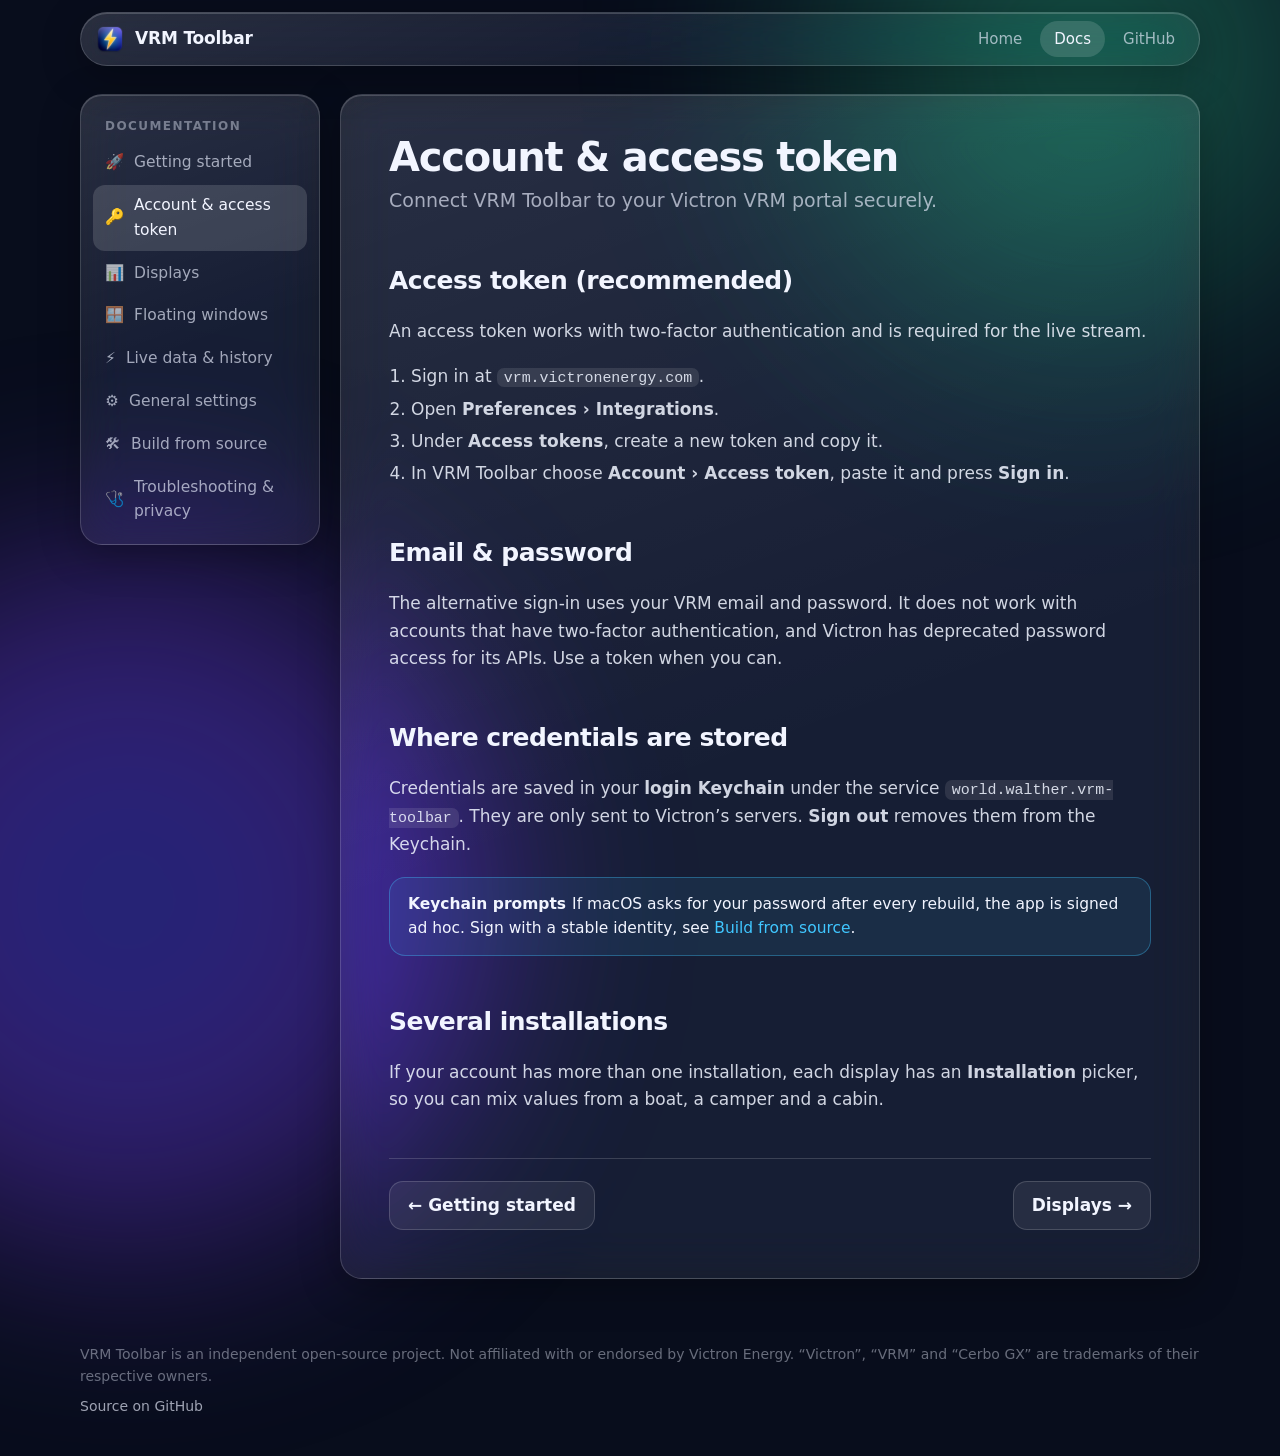
==== docs/account.html @ 51b3aa8a "Initial commit: VRM Toolbar app, docs and homepage Co-Authored-By: Claude Sonnet 5.5 <noreply@anthro" ====
<!DOCTYPE html>
<html lang="en"><head><meta charset="utf-8">
<meta name="viewport" content="width=device-width, initial-scale=1">
<title>Account & access token · VRM Toolbar</title>
<meta name="description" content="Connect VRM Toolbar to your Victron VRM portal securely.">
<meta name="theme-color" content="#080d1c">
<link rel="icon" href="assets/favicon.png">
<link rel="stylesheet" href="assets/style.css">
</head><body><header class="topbar glass">
<a class="brand" href="index.html"><img src="assets/icon.png" alt="">VRM Toolbar</a>
<nav><a class="hide-sm" href="index.html">Home</a><a class=" on" href="getting-started.html">Docs</a><a class="" href="https://github.com/svenwal/VRM-Toolbar">GitHub</a></nav>
</header>
<div class="docs"><aside class="side glass"><h5>Documentation</h5><a class="" href="getting-started.html"><span>🚀</span>Getting started</a><a class="on" href="account.html"><span>🔑</span>Account & access token</a><a class="" href="displays.html"><span>📊</span>Displays</a><a class="" href="windows.html"><span>🪟</span>Floating windows</a><a class="" href="live-and-history.html"><span>⚡</span>Live data & history</a><a class="" href="settings.html"><span>⚙️</span>General settings</a><a class="" href="build.html"><span>🛠</span>Build from source</a><a class="" href="troubleshooting.html"><span>🩺</span>Troubleshooting & privacy</a></aside>
<main class="doc glass"><h1>Account & access token</h1><p class="lede">Connect VRM Toolbar to your Victron VRM portal securely.</p>
<h2>Access token (recommended)</h2>
<p>An access token works with two-factor authentication and is required for the live stream.</p>
<ol><li>Sign in at <code>vrm.victronenergy.com</code>.</li>
<li>Open <b>Preferences › Integrations</b>.</li>
<li>Under <b>Access tokens</b>, create a new token and copy it.</li>
<li>In VRM Toolbar choose <b>Account › Access token</b>, paste it and press <b>Sign in</b>.</li></ol>
<h2>Email &amp; password</h2>
<p>The alternative sign-in uses your VRM email and password. It does not work with accounts that have two-factor authentication, and Victron has deprecated password access for its APIs. Use a token when you can.</p>
<h2>Where credentials are stored</h2>
<p>Credentials are saved in your <b>login Keychain</b> under the service <code>world.walther.vrm-toolbar</code>. They are only sent to Victron’s servers. <b>Sign out</b> removes them from the Keychain.</p>
<div class="note"><b>Keychain prompts</b>If macOS asks for your password after every rebuild, the app is signed ad hoc. Sign with a stable identity, see <a href="build.html">Build from source</a>.</div>
<h2>Several installations</h2>
<p>If your account has more than one installation, each display has an <b>Installation</b> picker, so you can mix values from a boat, a camper and a cabin.</p>

<div class="pager"><a href="getting-started.html">← Getting started</a><a href="displays.html">Displays →</a></div></main></div><footer><span>VRM Toolbar is an independent open-source project. Not affiliated with or endorsed by Victron Energy. “Victron”, “VRM” and “Cerbo GX” are trademarks of their respective owners.</span>
<span><a href="https://github.com/svenwal/VRM-Toolbar">Source on GitHub</a></span></footer></body></html>
---- docs/assets/style.css ----
/* VRM Toolbar site — mirrors the app: dark aurora, liquid-glass cards, rounded type, battery-coloured accents. */
:root {
  --bg: #080d1c;
  --ink: #f2f5ff;
  --muted: rgba(235, 240, 255, .66);
  --faint: rgba(235, 240, 255, .42);
  --good: #33e6a0;
  --warn: #ffbf40;
  --bad: #ff5966;
  --electric: #40c7ff;
  --violet: #6633cc;
  --accent: var(--good);
  --glass: rgba(255, 255, 255, .07);
  --glass-hi: rgba(255, 255, 255, .14);
  --edge: rgba(255, 255, 255, .16);
  --radius: 22px;
  --font: ui-rounded, "SF Pro Rounded", -apple-system, BlinkMacSystemFont, "Segoe UI", system-ui, sans-serif;
  --mono: ui-monospace, "SF Mono", Menlo, Consolas, monospace;
}
* { box-sizing: border-box; }
html { scroll-behavior: smooth; }
body {
  margin: 0; min-height: 100vh; color: var(--ink); font: 17px/1.6 var(--font);
  background: var(--bg); -webkit-font-smoothing: antialiased;
}
/* Drifting aurora, like AuroraBackground in the app */
body::before, body::after {
  content: ""; position: fixed; z-index: -1; pointer-events: none; border-radius: 50%; filter: blur(90px);
  width: 70vmax; height: 70vmax; opacity: .5; animation: drift 28s ease-in-out infinite alternate;
}
body::before { top: -30vmax; right: -20vmax; background: radial-gradient(circle, var(--accent), transparent 65%); opacity: .38; }
body::after { bottom: -35vmax; left: -25vmax; background: radial-gradient(circle, #2b3fd0, var(--violet) 40%, transparent 68%); animation-duration: 36s; }
@keyframes drift { to { transform: translate(6vmax, 5vmax) scale(1.12); } }
@media (prefers-reduced-motion: reduce) { * { animation: none !important; transition: none !important; } html { scroll-behavior: auto; } }

a { color: var(--electric); text-decoration: none; }
a:hover { text-decoration: underline; }
img { max-width: 100%; }
code, kbd { font-family: var(--mono); font-size: .88em; background: rgba(255, 255, 255, .1); padding: .12em .45em; border-radius: 7px; }
pre {
  margin: 1em 0; padding: 16px 20px; overflow-x: auto; font: 14px/1.6 var(--mono); border-radius: 16px;
  background: rgba(2, 5, 16, .6); border: 1px solid var(--edge);
}
pre code { background: none; padding: 0; font-size: inherit; }
.glass {
  background: linear-gradient(160deg, var(--glass-hi), var(--glass) 55%);
  border: 1px solid var(--edge); border-radius: var(--radius);
  backdrop-filter: blur(24px) saturate(1.6); -webkit-backdrop-filter: blur(24px) saturate(1.6);
  box-shadow: 0 10px 40px rgba(0, 0, 0, .28), inset 0 1px 0 rgba(255, 255, 255, .18);
}

/* Top bar */
.topbar {
  position: sticky; top: 12px; z-index: 20; margin: 12px auto 0; width: min(1120px, calc(100% - 24px));
  display: flex; align-items: center; gap: 8px; padding: 8px 10px 8px 14px; border-radius: 999px;
}
.brand { display: flex; align-items: center; gap: 10px; font-weight: 700; color: var(--ink); letter-spacing: -.01em; }
.brand img { width: 30px; height: 30px; }
.brand:hover { text-decoration: none; }
.topbar nav { margin-left: auto; display: flex; gap: 4px; flex-wrap: wrap; }
.topbar nav a { color: var(--muted); padding: 6px 14px; border-radius: 999px; font-size: 15px; font-weight: 500; }
.topbar nav a:hover { color: var(--ink); background: var(--glass); text-decoration: none; }
.topbar nav a.on { color: var(--ink); background: var(--glass-hi); }

/* Buttons */
.btn {
  display: inline-flex; align-items: center; gap: 8px; padding: 12px 22px; border-radius: 999px; font: 600 16px var(--font);
  color: var(--ink); background: var(--glass-hi); border: 1px solid var(--edge); cursor: pointer;
  box-shadow: inset 0 1px 0 rgba(255, 255, 255, .2); transition: transform .15s, background .15s;
}
.btn:hover { text-decoration: none; transform: translateY(-1px); background: rgba(255, 255, 255, .2); }
.btn.primary { background: linear-gradient(180deg, #4a8bff, #2f5fe0); border-color: rgba(255, 255, 255, .3); box-shadow: 0 6px 24px rgba(60, 110, 255, .45), inset 0 1px 0 rgba(255, 255, 255, .35); }
.btn.primary:hover { background: linear-gradient(180deg, #5b97ff, #3b6bea); }

/* Home */
.wrap { width: min(1120px, calc(100% - 40px)); margin: 0 auto; }
.hero { display: grid; grid-template-columns: 1.1fr .9fr; gap: 48px; align-items: center; padding: 72px 0 40px; }
.hero h1 { font-size: clamp(40px, 6vw, 68px); line-height: 1.04; letter-spacing: -.03em; margin: 18px 0 18px; font-weight: 800; }
.hero h1 em { font-style: normal; background: linear-gradient(90deg, var(--good), var(--electric)); -webkit-background-clip: text; background-clip: text; color: transparent; }
.hero p.lead { font-size: 20px; color: var(--muted); max-width: 34em; margin: 0 0 28px; }
.hero .actions { display: flex; gap: 12px; flex-wrap: wrap; }
.badge { display: inline-flex; gap: 8px; align-items: center; padding: 6px 14px; border-radius: 999px; font-size: 14px; color: var(--muted); }
.badge i { width: 8px; height: 8px; border-radius: 50%; background: var(--good); box-shadow: 0 0 10px var(--good); }
.app-icon { width: 96px; height: 96px; filter: drop-shadow(0 12px 30px rgba(70, 90, 255, .5)); }

/* Hero mock: menu bar + overview card */
.stage { position: relative; display: grid; gap: 18px; }
.menubar { display: flex; align-items: center; gap: 18px; padding: 7px 16px; border-radius: 12px; font: 600 13px var(--font); background: rgba(10, 14, 30, .72); border: 1px solid var(--edge); color: #fff; }
.menubar .spacer { flex: 1; }
.menubar span.v { display: inline-flex; gap: 5px; align-items: center; }
.menubar .bolt { color: var(--warn); }
.menubar .dim { color: var(--faint); font-weight: 500; }
.overview { display: flex; align-items: center; gap: 22px; padding: 22px; border-radius: 28px; position: relative; }
.overview::after { content: ""; position: absolute; inset: 0; border-radius: inherit; background: radial-gradient(120% 120% at 100% 0, rgba(51, 230, 160, .22), transparent 60%); pointer-events: none; }
.ring { --p: 87; --c: var(--good); position: relative; width: 130px; height: 130px; flex: none; }
.ring svg { width: 100%; height: 100%; transform: rotate(-90deg); overflow: visible; }
.ring circle { fill: none; stroke-width: 14; stroke-linecap: round; }
.ring .track { stroke: rgba(255, 255, 255, .1); }
.ring .bar { stroke: var(--c); stroke-dasharray: 100; stroke-dashoffset: calc(100 - var(--p)); filter: drop-shadow(0 0 7px var(--c)); transition: stroke-dashoffset 1s ease, stroke .6s; }
.ring b { position: absolute; inset: 0; display: grid; place-items: center; font-size: 30px; font-weight: 700; font-variant-numeric: tabular-nums; }
.overview h3 { margin: 0; font-size: 22px; }
.overview p { margin: 4px 0 0; color: var(--muted); font-size: 15px; line-height: 1.45; }
.tiles { display: grid; grid-template-columns: repeat(3, 1fr); gap: 12px; }
.tile { padding: 14px 16px; border-radius: 20px; }
.tile small { display: block; color: var(--muted); font-size: 12px; }
.tile strong { font-size: 26px; font-weight: 700; font-variant-numeric: tabular-nums; letter-spacing: -.01em; }

/* Sections */
section.block { padding: 64px 0 8px; }
.eyebrow { color: var(--electric); font-weight: 700; font-size: 13px; letter-spacing: .14em; text-transform: uppercase; }
h2.title { font-size: clamp(28px, 4vw, 42px); letter-spacing: -.025em; line-height: 1.1; margin: 8px 0 12px; }
p.sub { color: var(--muted); font-size: 19px; max-width: 40em; margin: 0 0 32px; }
.grid3 { display: grid; grid-template-columns: repeat(auto-fit, minmax(320px, 1fr)); gap: 16px; }
.card { padding: 26px; }
.card .ico { width: 46px; height: 46px; display: grid; place-items: center; border-radius: 15px; font-size: 22px; margin-bottom: 14px; background: rgba(64, 199, 255, .14); border: 1px solid rgba(64, 199, 255, .3); }
.card h3 { margin: 0 0 6px; font-size: 19px; letter-spacing: -.01em; }
.card p { margin: 0; color: var(--muted); font-size: 15.5px; }

/* Floating-window showcase */
.showcase { display: grid; grid-template-columns: repeat(auto-fit, minmax(240px, 1fr)); gap: 18px; padding: 28px; border-radius: 30px;
  background: linear-gradient(135deg, #1a3380, #8c3380 55%, #e6802f); border: 1px solid var(--edge); box-shadow: 0 20px 60px rgba(0, 0, 0, .4); }
.fw { padding: 16px 18px; border-radius: 22px; color: #fff; display: grid; gap: 8px; align-content: start; }
.fw .row { display: flex; justify-content: space-between; gap: 12px; font-variant-numeric: tabular-nums; }
.fw .row span:first-child { opacity: .72; font-size: 14px; }
.fw .row span:last-child { font-weight: 700; }
.fw h4 { margin: 0 0 2px; font-size: 12px; letter-spacing: .12em; text-transform: uppercase; opacity: .6; }
.fw.glass-m { background: rgba(255, 255, 255, .16); backdrop-filter: blur(20px); border: 1px solid rgba(255, 255, 255, .35); }
.fw.frosted { background: rgba(240, 244, 255, .72); color: #101830; backdrop-filter: blur(30px); }
.fw.solid { background: #0e1430; border: 1px solid rgba(255, 255, 255, .1); }
.fw.neon { background: rgba(3, 6, 20, .88); border: 1.5px solid var(--electric); box-shadow: 0 0 22px rgba(64, 199, 255, .65), inset 0 0 14px rgba(64, 199, 255, .25); font-family: var(--mono); }
.fw.neon .row span:last-child { color: var(--electric); text-shadow: 0 0 10px var(--electric); }
.fw .tag { font-size: 11px; opacity: .55; text-transform: uppercase; letter-spacing: .1em; }

.steps { counter-reset: s; display: grid; gap: 14px; padding: 0; list-style: none; }
.steps li { counter-increment: s; display: flex; gap: 18px; padding: 20px 24px; align-items: flex-start; }
.steps li::before { content: counter(s); flex: none; width: 36px; height: 36px; border-radius: 50%; display: grid; place-items: center; font-weight: 700; background: linear-gradient(180deg, #4a8bff, #2f5fe0); box-shadow: 0 4px 14px rgba(60, 110, 255, .45); }
.steps b { display: block; font-size: 18px; }
.steps span { color: var(--muted); font-size: 15.5px; }
.cta { text-align: center; padding: 48px 28px; margin: 72px 0 0; border-radius: 32px; }
.cta h2 { margin: 0 0 10px; font-size: 34px; letter-spacing: -.02em; }
.cta p { color: var(--muted); margin: 0 0 24px; }

footer { margin: 64px auto 40px; width: min(1120px, calc(100% - 40px)); color: var(--faint); font-size: 14px; display: flex; flex-wrap: wrap; gap: 8px 24px; justify-content: space-between; }
footer a { color: var(--muted); }

/* Docs */
.docs { width: min(1120px, calc(100% - 24px)); margin: 28px auto 0; display: grid; grid-template-columns: 240px 1fr; gap: 20px; align-items: start; }
.side { position: sticky; top: 84px; padding: 12px; display: grid; gap: 2px; }
.side h5 { margin: 10px 12px 4px; color: var(--faint); font-size: 12px; letter-spacing: .12em; text-transform: uppercase; }
.side a { display: flex; gap: 10px; align-items: center; padding: 8px 12px; border-radius: 12px; color: var(--muted); font-weight: 500; font-size: 15.5px; }
.side a:hover { background: var(--glass); color: var(--ink); text-decoration: none; }
.side a.on { background: var(--glass-hi); color: var(--ink); }
.doc { padding: 40px 48px 48px; min-width: 0; }
.doc h1 { font-size: 40px; letter-spacing: -.03em; margin: 0 0 6px; line-height: 1.1; }
.doc .lede { color: var(--muted); font-size: 19px; margin: 0 0 28px; }
.doc h2 { font-size: 25px; letter-spacing: -.02em; margin: 40px 0 8px; padding-top: 6px; }
.doc h3 { font-size: 18px; margin: 26px 0 4px; }
.doc p, .doc li { color: rgba(240, 244, 255, .86); }
.doc ul, .doc ol { padding-left: 1.3em; }
.doc li { margin: .3em 0; }
.doc table { width: 100%; border-collapse: collapse; margin: 1em 0; font-size: 15.5px; }
.doc th, .doc td { text-align: left; padding: 10px 14px; border-bottom: 1px solid var(--edge); vertical-align: top; }
.doc th { color: var(--muted); font-weight: 600; font-size: 13px; letter-spacing: .06em; text-transform: uppercase; }
.note { margin: 1.2em 0; padding: 14px 18px; border-radius: 16px; border: 1px solid rgba(64, 199, 255, .35); background: rgba(64, 199, 255, .09); font-size: 15.5px; }
.note.warn { border-color: rgba(255, 191, 64, .4); background: rgba(255, 191, 64, .09); }
.note b:first-child { margin-right: 6px; }
.pager { display: flex; justify-content: space-between; gap: 12px; margin-top: 44px; padding-top: 22px; border-top: 1px solid var(--edge); }
.pager a { padding: 10px 18px; border-radius: 14px; background: var(--glass); border: 1px solid var(--edge); color: var(--ink); font-weight: 600; }
.pager a:hover { background: var(--glass-hi); text-decoration: none; }

@media (max-width: 900px) {
  .hero { grid-template-columns: 1fr; padding-top: 40px; }
  .docs { grid-template-columns: 1fr; }
  .side { position: static; grid-template-columns: repeat(auto-fit, minmax(150px, 1fr)); }
  .side h5 { display: none; }
  .doc { padding: 28px 22px 34px; }
  .topbar nav a { padding: 6px 10px; }
  .topbar nav a.hide-sm { display: none; }
}
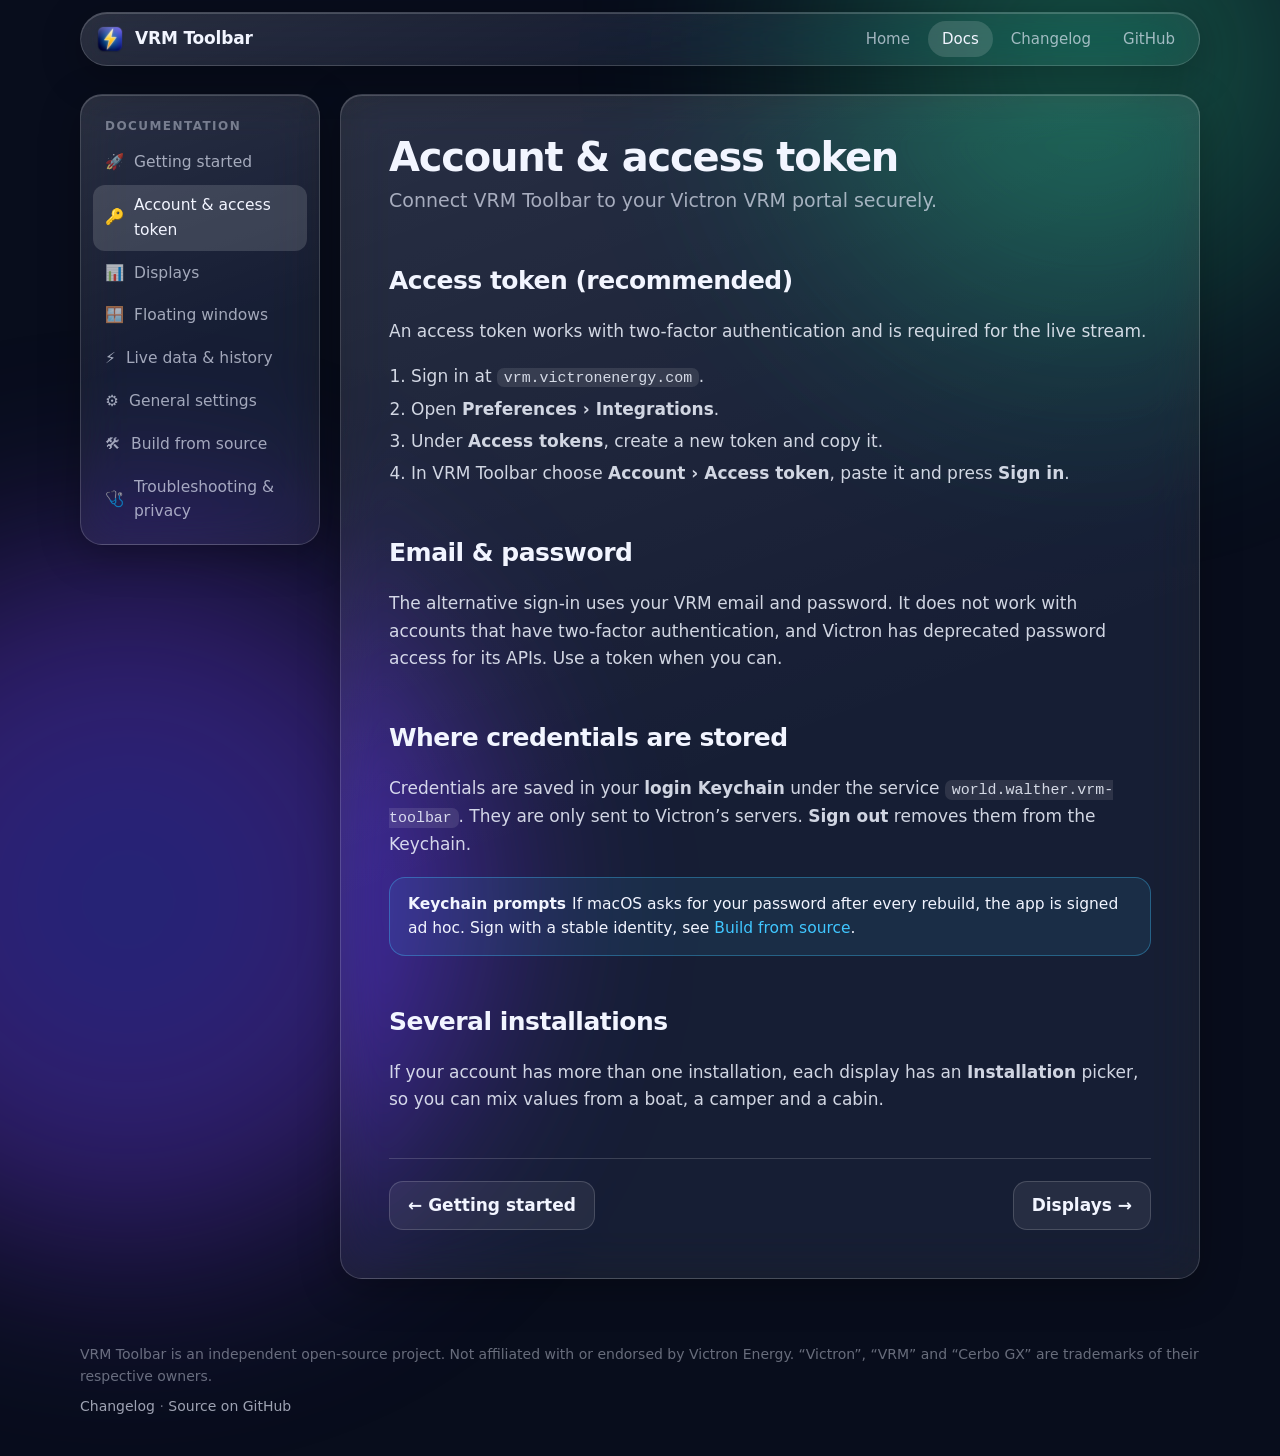
==== commit 82ab0ac0: "Add Edit menu (fix paste), always-visible Dock icon setting, changelog Co-Authored-By: Claude Sonnet" ====
--- a/docs/account.html
+++ b/docs/account.html
@@ -8,7 +8,7 @@
 <link rel="stylesheet" href="assets/style.css">
 </head><body><header class="topbar glass">
 <a class="brand" href="index.html"><img src="assets/icon.png" alt="">VRM Toolbar</a>
-<nav><a class="hide-sm" href="index.html">Home</a><a class=" on" href="getting-started.html">Docs</a><a class="" href="https://github.com/svenwal/VRM-Toolbar">GitHub</a></nav>
+<nav><a class="hide-sm" href="index.html">Home</a><a class=" on" href="getting-started.html">Docs</a><a class="" href="changelog.html">Changelog</a><a class="" href="https://github.com/svenwal/VRM-Toolbar">GitHub</a></nav>
 </header>
 <div class="docs"><aside class="side glass"><h5>Documentation</h5><a class="" href="getting-started.html"><span>🚀</span>Getting started</a><a class="on" href="account.html"><span>🔑</span>Account & access token</a><a class="" href="displays.html"><span>📊</span>Displays</a><a class="" href="windows.html"><span>🪟</span>Floating windows</a><a class="" href="live-and-history.html"><span>⚡</span>Live data & history</a><a class="" href="settings.html"><span>⚙️</span>General settings</a><a class="" href="build.html"><span>🛠</span>Build from source</a><a class="" href="troubleshooting.html"><span>🩺</span>Troubleshooting & privacy</a></aside>
 <main class="doc glass"><h1>Account & access token</h1><p class="lede">Connect VRM Toolbar to your Victron VRM portal securely.</p>
@@ -27,4 +27,4 @@
 <p>If your account has more than one installation, each display has an <b>Installation</b> picker, so you can mix values from a boat, a camper and a cabin.</p>
 
 <div class="pager"><a href="getting-started.html">← Getting started</a><a href="displays.html">Displays →</a></div></main></div><footer><span>VRM Toolbar is an independent open-source project. Not affiliated with or endorsed by Victron Energy. “Victron”, “VRM” and “Cerbo GX” are trademarks of their respective owners.</span>
-<span><a href="https://github.com/svenwal/VRM-Toolbar">Source on GitHub</a></span></footer></body></html>+<span><a href="changelog.html">Changelog</a> · <a href="https://github.com/svenwal/VRM-Toolbar">Source on GitHub</a></span></footer></body></html>
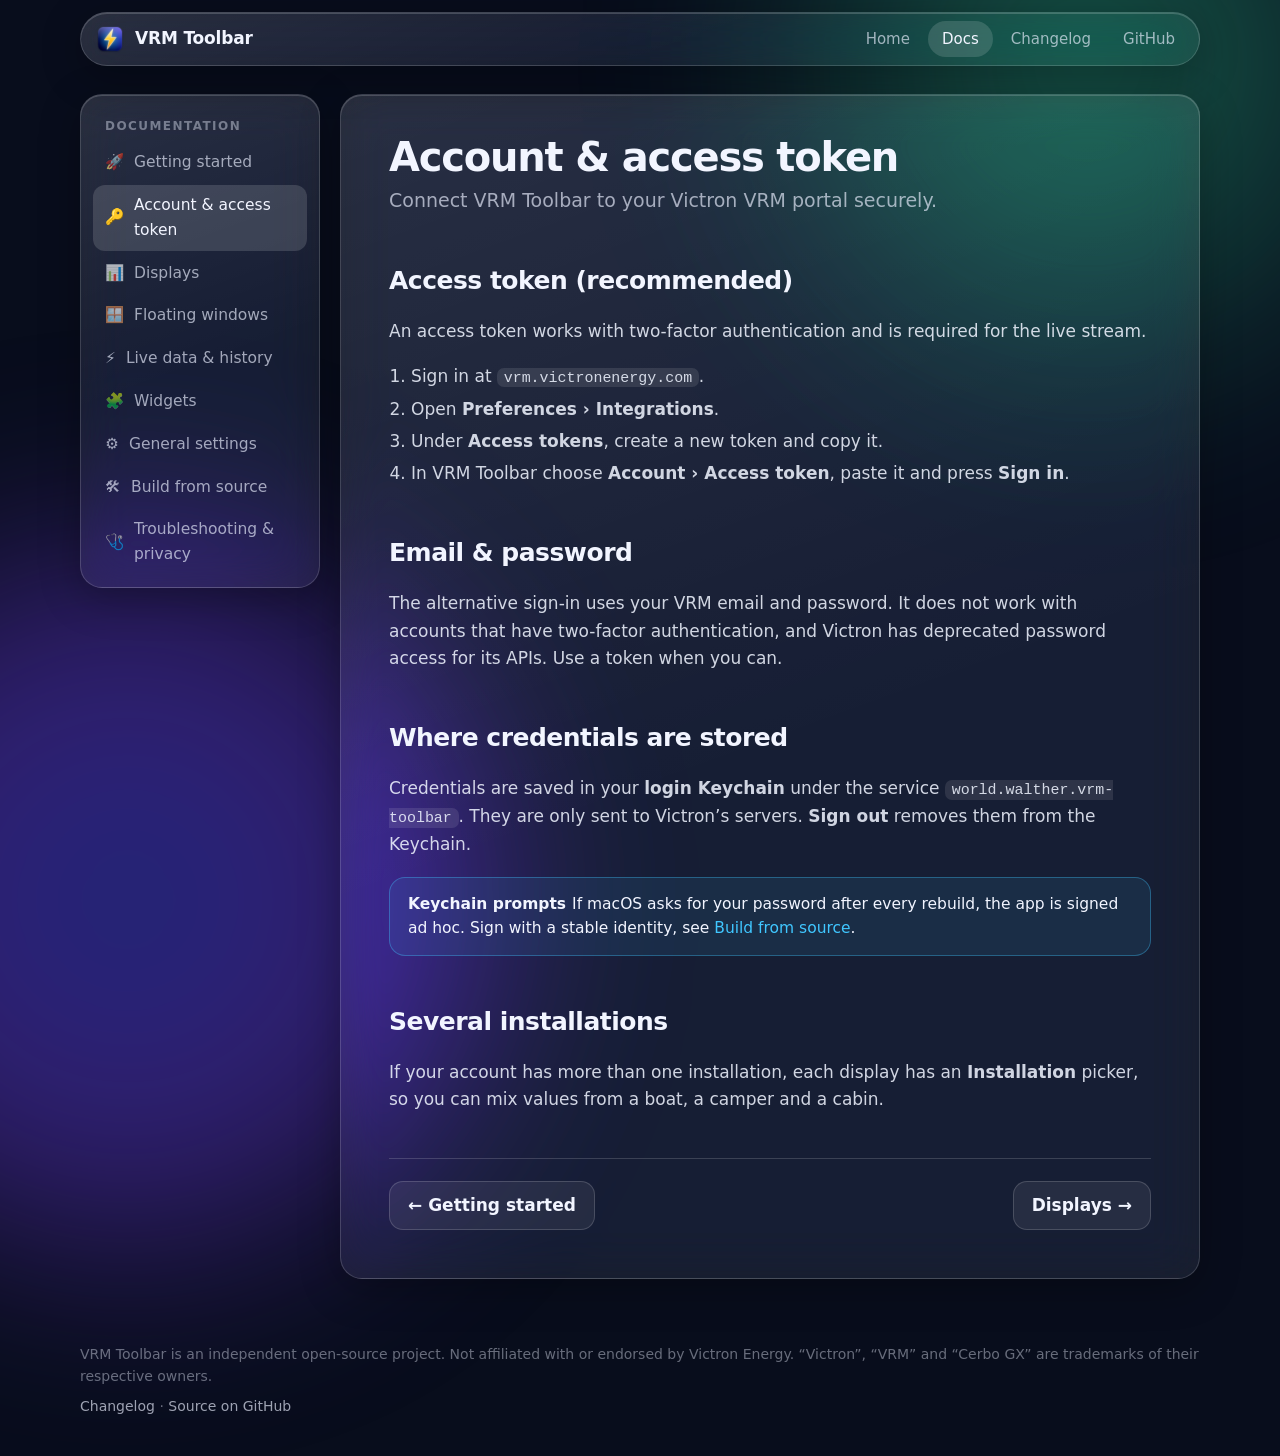
==== commit 6950880f: "Add Notification Center widgets (Battery, Values), docs and changelog 0.2.0 Co-Authored-By: Claude S" ====
--- a/docs/account.html
+++ b/docs/account.html
@@ -10,7 +10,7 @@
 <a class="brand" href="index.html"><img src="assets/icon.png" alt="">VRM Toolbar</a>
 <nav><a class="hide-sm" href="index.html">Home</a><a class=" on" href="getting-started.html">Docs</a><a class="" href="changelog.html">Changelog</a><a class="" href="https://github.com/svenwal/VRM-Toolbar">GitHub</a></nav>
 </header>
-<div class="docs"><aside class="side glass"><h5>Documentation</h5><a class="" href="getting-started.html"><span>🚀</span>Getting started</a><a class="on" href="account.html"><span>🔑</span>Account & access token</a><a class="" href="displays.html"><span>📊</span>Displays</a><a class="" href="windows.html"><span>🪟</span>Floating windows</a><a class="" href="live-and-history.html"><span>⚡</span>Live data & history</a><a class="" href="settings.html"><span>⚙️</span>General settings</a><a class="" href="build.html"><span>🛠</span>Build from source</a><a class="" href="troubleshooting.html"><span>🩺</span>Troubleshooting & privacy</a></aside>
+<div class="docs"><aside class="side glass"><h5>Documentation</h5><a class="" href="getting-started.html"><span>🚀</span>Getting started</a><a class="on" href="account.html"><span>🔑</span>Account & access token</a><a class="" href="displays.html"><span>📊</span>Displays</a><a class="" href="windows.html"><span>🪟</span>Floating windows</a><a class="" href="live-and-history.html"><span>⚡</span>Live data & history</a><a class="" href="widgets.html"><span>🧩</span>Widgets</a><a class="" href="settings.html"><span>⚙️</span>General settings</a><a class="" href="build.html"><span>🛠</span>Build from source</a><a class="" href="troubleshooting.html"><span>🩺</span>Troubleshooting & privacy</a></aside>
 <main class="doc glass"><h1>Account & access token</h1><p class="lede">Connect VRM Toolbar to your Victron VRM portal securely.</p>
 <h2>Access token (recommended)</h2>
 <p>An access token works with two-factor authentication and is required for the live stream.</p>
